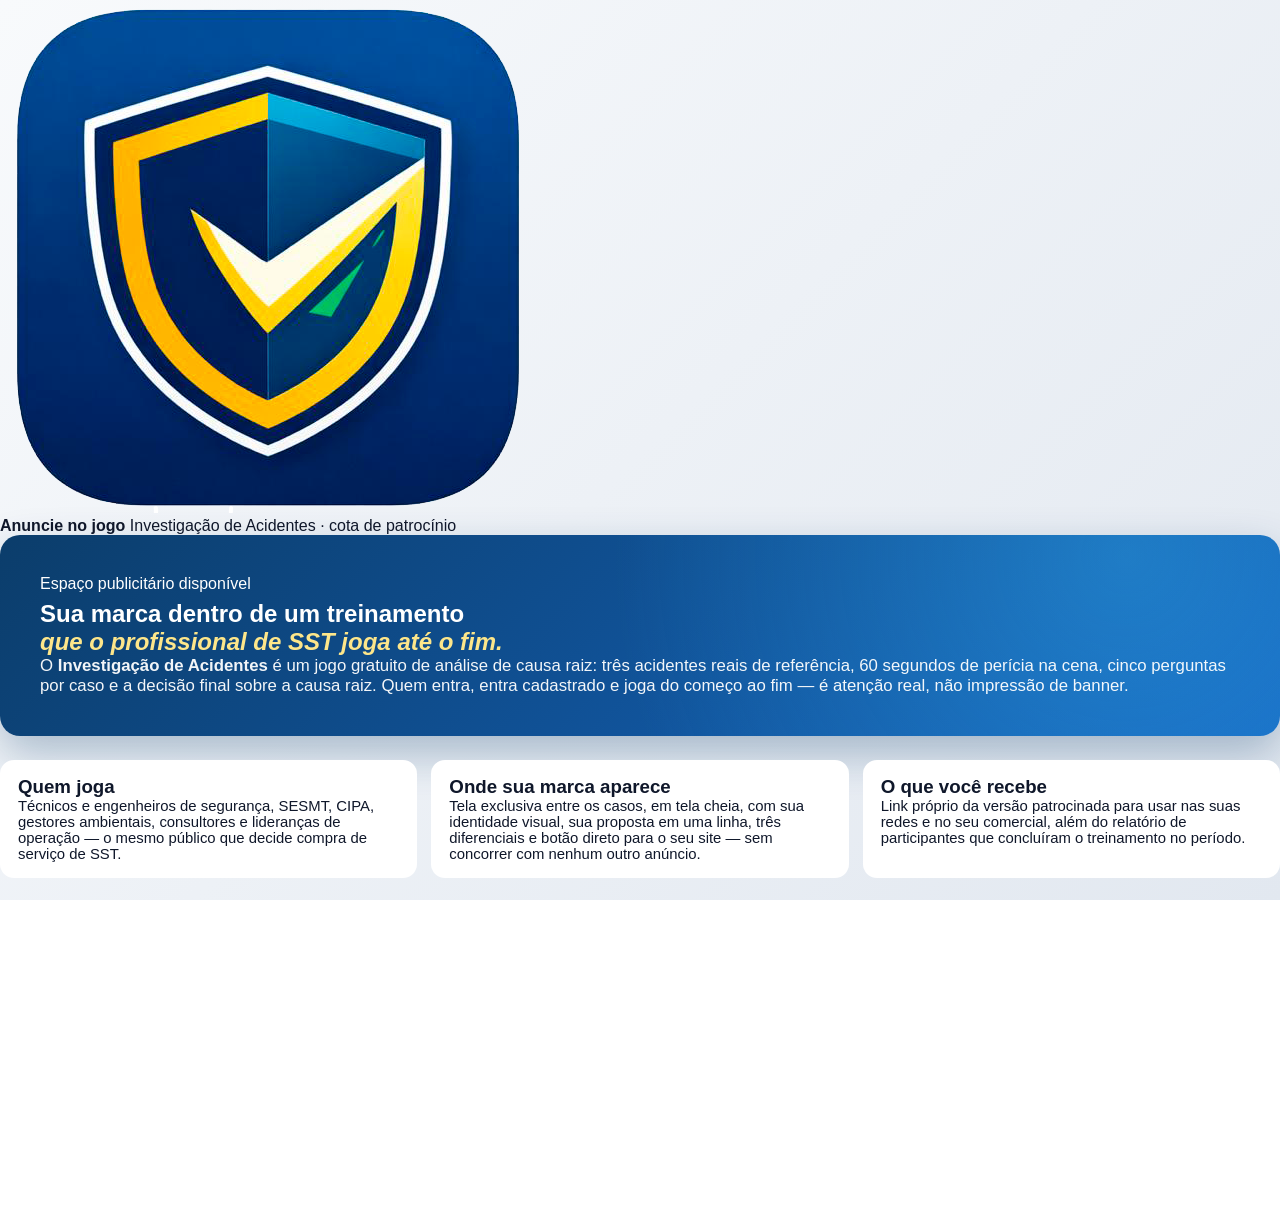
==== anuncie.html @ 1dc8dd9f "Adequacao ao padrao Hora da Seguranca - cadastro do jogador com envio a planilha unica (Inscricao e " ====
<!DOCTYPE html>
<html lang="pt-BR">
<head>
<meta charset="UTF-8">
<meta name="viewport" content="width=device-width, initial-scale=1.0, viewport-fit=cover">
<meta name="theme-color" content="#0b3d6b">
<meta name="description" content="Patrocine o jogo Investigação de Acidentes e coloque sua marca na frente de profissionais de SST em todo o Brasil.">
<title>Anuncie no jogo Investigação de Acidentes | Hora da Segurança</title>
<link rel="icon" href="logo.png">
<link rel="stylesheet" href="style.css?v=2">
<style>
  .an-hero {
    background: radial-gradient(circle at 88% 10%, #38bdf855, transparent 45%),
                linear-gradient(135deg, #0b3d6b, #1565c0);
    color: #fff;
    border-radius: 20px;
    padding: clamp(22px, 5vw, 40px);
    box-shadow: 0 18px 44px rgba(11, 61, 107, .3);
  }
  .an-hero h1 { color: #fff; margin-top: .3em; }
  .an-hero h1 em { color: #fde68a; }
  .an-hero p { font-size: clamp(.92rem, 2.7vw, 1.05rem); opacity: .95; }
  .an-grid { display: grid; gap: 14px; grid-template-columns: 1fr; margin: 24px 0; }
  @media (min-width: 780px) { .an-grid { grid-template-columns: repeat(3, 1fr); } }
  .an-item { background: #fff; border: 1px solid var(--borda); border-radius: 14px; padding: 16px 18px; box-shadow: var(--sombra); }
  .an-item h3 { color: var(--azul); }
  .an-item p { font-size: clamp(.84rem, 2.4vw, .93rem); color: var(--cinza); margin: 0; }
  .an-lista { list-style: none; padding: 0; display: grid; gap: 10px; }
  .an-lista li {
    background: var(--azul-suave); border-radius: 12px; padding: 12px 15px;
    font-size: clamp(.85rem, 2.4vw, .94rem); color: var(--azul); font-weight: 600;
  }
  .an-contato { display: flex; flex-wrap: wrap; gap: 10px; margin-top: 16px; }
  .an-contato .btn { flex: 1 1 220px; }
  .btn-zap { background: #16a34a; color: #fff; }
</style>
</head>
<body>

<header class="topo">
  <div class="topo-marca">
    <img src="logo.png" alt="Hora da Segurança" class="topo-logo">
    <div>
      <strong>Anuncie no jogo</strong>
      <span>Investigação de Acidentes · cota de patrocínio</span>
    </div>
  </div>
</header>

<main id="palco">
  <section class="an-hero">
    <span class="selo">Espaço publicitário disponível</span>
    <h1>Sua marca dentro de um treinamento<br><em>que o profissional de SST joga até o fim.</em></h1>
    <p>
      O <strong>Investigação de Acidentes</strong> é um jogo gratuito de análise de causa raiz: três acidentes reais
      de referência, 60 segundos de perícia na cena, cinco perguntas por caso e a decisão final sobre a causa raiz.
      Quem entra, entra cadastrado e joga do começo ao fim — é atenção real, não impressão de banner.
    </p>
  </section>

  <div class="an-grid">
    <div class="an-item">
      <h3>Quem joga</h3>
      <p>Técnicos e engenheiros de segurança, SESMT, CIPA, gestores ambientais, consultores e lideranças
         de operação — o mesmo público que decide compra de serviço de SST.</p>
    </div>
    <div class="an-item">
      <h3>Onde sua marca aparece</h3>
      <p>Tela exclusiva entre os casos, em tela cheia, com sua identidade visual, sua proposta em uma linha,
         três diferenciais e botão direto para o seu site — sem concorrer com nenhum outro anúncio.</p>
    </div>
    <div class="an-item">
      <h3>O que você recebe</h3>
      <p>Link próprio da versão patrocinada para usar nas suas redes e no seu comercial, além do relatório
         de participantes que concluíram o treinamento no período.</p>
    </div>
  </div>

  <div class="cartao cartao-largo">
    <span class="etiqueta">Como funciona a cota</span>
    <h2>Simples, sem intermediário e sem taxa de plataforma</h2>
    <ul class="an-lista">
      <li>1 · Você envia logotipo, cores e a frase que quer comunicar.</li>
      <li>2 · Montamos a tela de patrocínio e enviamos para sua aprovação em até 3 dias úteis.</li>
      <li>3 · Publicamos no jogo e você recebe o link da sua versão para divulgar.</li>
      <li>4 · Enquanto o logotipo oficial não chega, usamos uma marca tipográfica provisória — trocada assim que você aprovar.</li>
    </ul>
    <p class="nota">
      As marcas exibidas hoje no jogo são fictícias, de demonstração. Nenhuma empresa real é apresentada como
      patrocinadora sem contrato.
    </p>

    <div class="an-contato">
      <a class="btn btn-principal" href="mailto:hseg.flow@horadaseguranca.com?subject=Patroc%C3%ADnio%20no%20jogo%20Investiga%C3%A7%C3%A3o%20de%20Acidentes">
        Falar por e-mail
      </a>
      <a class="btn btn-zap" href="https://wa.me/5564984463639?text=Ol%C3%A1%2C%20quero%20saber%20sobre%20o%20patroc%C3%ADnio%20no%20jogo%20Investiga%C3%A7%C3%A3o%20de%20Acidentes"
         target="_blank" rel="noopener noreferrer">
        Falar no WhatsApp
      </a>
      <a class="btn btn-secundario" href="index.html">Ver o jogo</a>
    </div>
  </div>
</main>

<footer class="rodape">
  <a href="https://www.horadaseguranca.com" target="_blank" rel="noopener noreferrer">www.horadaseguranca.com</a>
  <span>·</span>
  <span>Plínio Gomes · (64) 98446-3639</span>
  <span>·</span>
  <span>hseg.flow@horadaseguranca.com</span>
</footer>

</body>
</html>
---- style.css ----
:root {
  --bg-gradient: linear-gradient(135deg, #f8fafc 0%, #e2e8f0 100%);
  --card-bg: rgba(255, 255, 255, 0.92);
  --card-border: #cbd5e1;
  --text-main: #0f172a;
  --text-muted: #475569;

  --color-sst: #0284c7;
  --color-saude: #16a34a;
  --color-ma: #d97706;
  --color-danger: #dc2626;
  --color-success: #16a34a;

  --font-heading: 'Outfit', sans-serif;
  --font-body: 'Inter', sans-serif;
}

* {
  box-sizing: border-box;
  margin: 0;
  padding: 0;
  user-select: none;
  -webkit-user-select: none;
  touch-action: manipulation;
}

html, body {
  width: 100vw;
  height: 100vh;
  overflow: hidden;
  background: var(--bg-gradient);
  color: var(--text-main);
  font-family: var(--font-body);
}

#app-container {
  display: flex;
  flex-direction: column;
  align-items: center;
  justify-content: space-between;
  width: 100%;
  height: 100vh;
  padding: 10px 14px;
  max-width: 900px;
  margin: 0 auto;
}

/* Glass Panels */
.glass-header {
  width: 100%;
  height: 54px;
  background: rgba(255, 255, 255, 0.85);
  backdrop-filter: blur(10px);
  -webkit-backdrop-filter: blur(10px);
  border: 1px solid var(--card-border);
  border-radius: 16px;
  display: flex;
  align-items: center;
  justify-content: space-between;
  padding: 0 16px;
  box-shadow: 0 4px 12px rgba(15, 23, 42, 0.05);
}

.glass-card {
  background: var(--card-bg);
  border: 1px solid var(--card-border);
  border-radius: 18px;
  box-shadow: 0 4px 16px rgba(15, 23, 42, 0.06);
}

.glass-card-heavy {
  background: #ffffff;
  border: 1px solid #cbd5e1;
  border-radius: 24px;
  box-shadow: 0 20px 50px rgba(15, 23, 42, 0.15);
}

/* HUD Components */
.hud-left, .hud-center, .hud-right {
  display: flex;
  align-items: center;
  gap: 12px;
}

.app-logo {
  font-family: var(--font-heading);
  font-weight: 800;
  font-size: 1.1rem;
  color: #0f172a;
}

.badge-cat {
  padding: 4px 12px;
  border-radius: 20px;
  font-family: var(--font-heading);
  font-weight: 700;
  font-size: 0.8rem;
  color: #fff;
}

.badge-cat.sst { background: var(--color-sst); }
.badge-cat.saude { background: var(--color-saude); }
.badge-cat.ma { background: var(--color-ma); }

.stat-pill {
  display: flex;
  align-items: center;
  gap: 6px;
  background: #f1f5f9;
  padding: 4px 12px;
  border-radius: 20px;
  font-size: 0.88rem;
  border: 1px solid #e2e8f0;
}

.pill-label {
  color: var(--text-muted);
  font-weight: 600;
}

.pill-val {
  font-family: var(--font-heading);
  font-weight: 800;
  color: #0f172a;
}

.icon-btn {
  background: #f1f5f9;
  border: 1px solid #cbd5e1;
  width: 36px;
  height: 36px;
  border-radius: 10px;
  cursor: pointer;
  display: flex;
  align-items: center;
  justify-content: center;
  font-size: 1rem;
  transition: all 0.2s ease;
}

.icon-btn:hover {
  background: #e2e8f0;
  transform: translateY(-2px);
}

/* Main Layout */
#game-main {
  flex: 1;
  width: 100%;
  display: flex;
  flex-direction: column;
  gap: 10px;
  margin: 8px 0;
}

.game-stage {
  display: grid;
  grid-template-columns: 280px 1fr;
  gap: 12px;
  align-items: stretch;
}

/* Gallows Canvas Card */
.canvas-card {
  position: relative;
  display: flex;
  align-items: center;
  justify-content: center;
  padding: 10px;
  background: #ffffff;
}

.error-badge {
  position: absolute;
  top: 10px;
  left: 12px;
  background: #fef2f2;
  border: 1px solid #fecaca;
  color: var(--color-danger);
  font-family: var(--font-heading);
  font-weight: 800;
  font-size: 0.82rem;
  padding: 3px 10px;
  border-radius: 12px;
}

#gallows-canvas {
  width: 100%;
  height: 100%;
  max-height: 240px;
  display: block;
}

/* Clue Question Card */
.clue-card {
  padding: 16px;
  display: flex;
  flex-direction: column;
  justify-content: space-between;
  background: #ffffff;
}

.clue-header {
  display: flex;
  align-items: center;
  gap: 8px;
  color: var(--color-sst);
}

.clue-header h3 {
  font-family: var(--font-heading);
  font-size: 1.05rem;
  font-weight: 800;
}

.clue-question {
  font-size: 0.98rem;
  line-height: 1.45;
  color: #1e293b;
  font-weight: 500;
  margin: 10px 0;
}

/* Word Slots */
.word-slots {
  display: flex;
  flex-wrap: wrap;
  gap: 8px;
  align-items: center;
  justify-content: center;
  min-height: 54px;
  padding: 8px;
  background: #f8fafc;
  border-radius: 12px;
  border: 1px dashed #cbd5e1;
}

.letter-slot {
  width: 36px;
  height: 44px;
  background: #ffffff;
  border: 2px solid #cbd5e1;
  border-radius: 8px;
  display: flex;
  align-items: center;
  justify-content: center;
  font-family: var(--font-heading);
  font-weight: 800;
  font-size: 1.3rem;
  color: #0f172a;
  box-shadow: 0 2px 4px rgba(0, 0, 0, 0.04);
  transition: all 0.2s ease;
}

.letter-slot.filled {
  border-color: var(--color-sst);
  background: #f0f9ff;
  color: var(--color-sst);
  animation: pop-slot 0.25s ease;
}

.letter-space {
  width: 14px;
}

@keyframes pop-slot {
  0% { transform: scale(0.8); }
  50% { transform: scale(1.15); }
  100% { transform: scale(1); }
}

/* Virtual Keyboard Section */
.keyboard-section {
  padding: 12px;
  background: #ffffff;
}

.keyboard-grid {
  display: grid;
  grid-template-columns: repeat(13, 1fr);
  gap: 6px;
}

.key-btn {
  height: 44px;
  background: #f1f5f9;
  border: 1px solid #cbd5e1;
  border-radius: 10px;
  font-family: var(--font-heading);
  font-weight: 800;
  font-size: 1.1rem;
  color: #0f172a;
  cursor: pointer;
  display: flex;
  align-items: center;
  justify-content: center;
  transition: all 0.15s ease;
}

.key-btn:hover:not(:disabled) {
  background: #e2e8f0;
  transform: translateY(-2px);
}

.key-btn:disabled {
  opacity: 0.4;
  cursor: not-allowed;
}

.key-btn.correct {
  background: #dcfce7;
  border-color: #86efac;
  color: #15803d;
}

.key-btn.wrong {
  background: #fee2e2;
  border-color: #fca5a5;
  color: #b91c1c;
}

/* Modals */
.overlay-modal {
  position: absolute;
  top: 0;
  left: 0;
  width: 100%;
  height: 100%;
  display: flex;
  align-items: center;
  justify-content: center;
  padding: 16px;
  z-index: 100;
  background: rgba(15, 23, 42, 0.6);
  backdrop-filter: blur(8px);
  -webkit-backdrop-filter: blur(8px);
  transition: opacity 0.3s ease, visibility 0.3s ease;
}

.overlay-modal.hidden {
  opacity: 0;
  visibility: hidden;
  pointer-events: none;
}

.overlay-modal.active {
  opacity: 1;
  visibility: visible;
}

.modal-card {
  width: 100%;
  max-width: 540px;
  max-height: 94vh;
  overflow-y: auto;
  padding: 24px;
  display: flex;
  flex-direction: column;
  gap: 16px;
}

.modal-card.center-menu {
  text-align: center;
  align-items: center;
}

.modal-badge-status {
  align-self: flex-start;
  padding: 5px 14px;
  border-radius: 20px;
  font-family: var(--font-heading);
  font-weight: 800;
  font-size: 0.82rem;
}

.modal-badge-status.danger {
  background: #fef2f2;
  color: var(--color-danger);
  border: 1px solid #fecaca;
}

.modal-badge-status.success {
  background: #f0fdf4;
  color: var(--color-success);
  border: 1px solid #bbf7d0;
}

.modal-card h2 {
  font-family: var(--font-heading);
  font-size: 1.6rem;
  font-weight: 800;
  color: #0f172a;
}

.explanation-content {
  display: flex;
  flex-direction: column;
  gap: 14px;
  text-align: left;
}

.exp-section {
  background: #f8fafc;
  border: 1px solid #e2e8f0;
  padding: 12px 14px;
  border-radius: 14px;
}

.exp-section h4 {
  font-family: var(--font-heading);
  font-size: 0.95rem;
  font-weight: 700;
  color: #0f172a;
  margin-bottom: 4px;
}

.exp-section p {
  font-size: 0.88rem;
  color: var(--text-muted);
  line-height: 1.45;
}

.correct-word-box {
  background: #f0f9ff;
  border-color: #bae6fd;
  display: flex;
  align-items: center;
  gap: 10px;
}

.exp-label {
  font-size: 0.88rem;
  color: var(--text-muted);
  font-weight: 600;
}

.highlight-word {
  font-family: var(--font-heading);
  font-size: 1.2rem;
  font-weight: 900;
  color: var(--color-sst);
  letter-spacing: 1px;
}

.btn-primary {
  background: linear-gradient(135deg, #16a34a, #15803d);
  color: #fff;
  border: none;
  font-family: var(--font-heading);
  font-weight: 800;
  font-size: 1.1rem;
  padding: 14px 28px;
  border-radius: 14px;
  cursor: pointer;
  width: 100%;
  box-shadow: 0 4px 16px rgba(22, 163, 74, 0.3);
  transition: all 0.2s ease;
}

.btn-primary:hover {
  transform: translateY(-2px);
  box-shadow: 0 8px 20px rgba(22, 163, 74, 0.4);
}

.menu-header .hero-icon {
  font-size: 3rem;
  display: block;
  margin-bottom: 6px;
}

.menu-header h1 {
  font-family: var(--font-heading);
  font-size: 2.2rem;
  font-weight: 900;
  color: #0f172a;
}

.menu-header .subtitle {
  color: var(--text-muted);
  font-size: 0.95rem;
}

.menu-intro-box {
  background: #f8fafc;
  border: 1px solid #e2e8f0;
  border-radius: 16px;
  padding: 16px;
  text-align: left;
  width: 100%;
}

.menu-intro-box h3 {
  font-family: var(--font-heading);
  font-size: 1.05rem;
  margin-bottom: 10px;
  color: #0f172a;
}

.menu-intro-box ul {
  list-style: none;
  display: flex;
  flex-direction: column;
  gap: 10px;
}

.menu-intro-box li {
  font-size: 0.88rem;
  color: var(--text-muted);
  line-height: 1.4;
}

/* Media Queries for Mobile Responsiveness */
@media (max-width: 680px) {
  .game-stage {
    grid-template-columns: 1fr;
  }
  .canvas-card {
    max-height: 180px;
  }
  #gallows-canvas {
    max-height: 160px;
  }
  .keyboard-grid {
    grid-template-columns: repeat(7, 1fr);
  }
  .key-btn {
    height: 40px;
    font-size: 1rem;
  }
  .letter-slot {
    width: 30px;
    height: 38px;
    font-size: 1.1rem;
  }
}
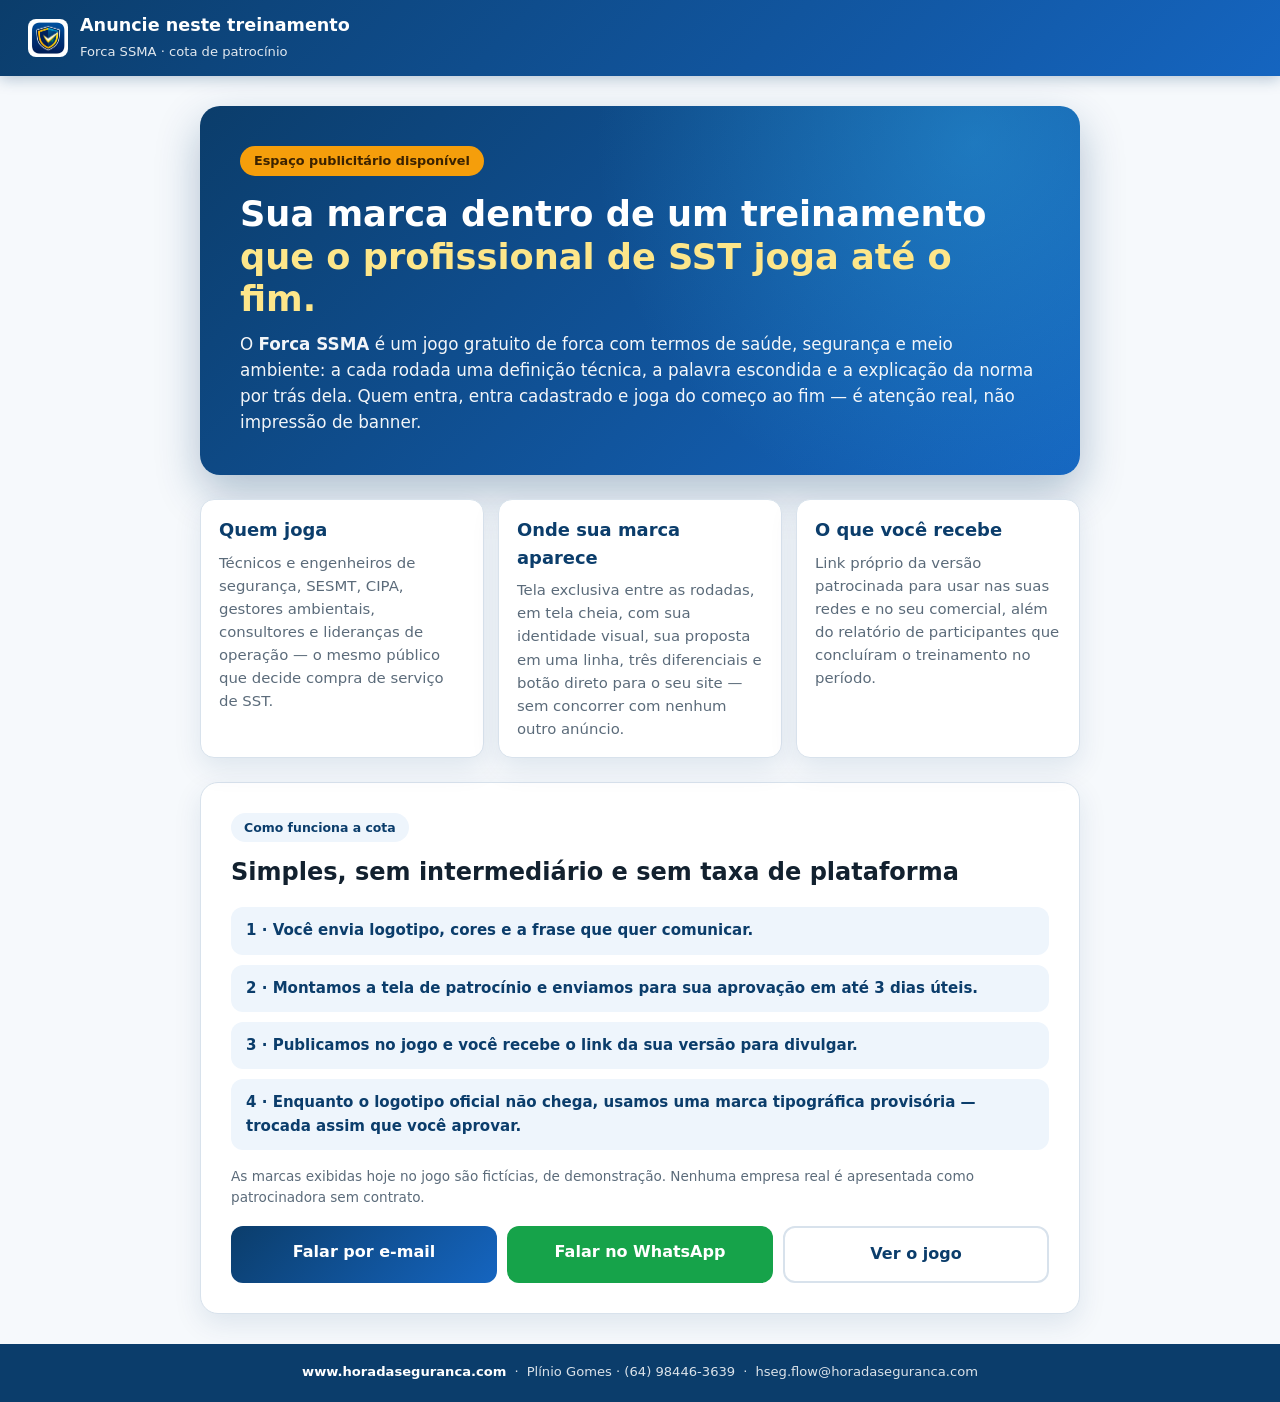
==== commit d6c33459: "Corrige a pagina Anuncie de cada jogo A pagina tinha sido copiada do jogo de Investigacao de Acident" ====
--- a/anuncie.html
+++ b/anuncie.html
@@ -4,82 +4,121 @@
 <meta charset="UTF-8">
 <meta name="viewport" content="width=device-width, initial-scale=1.0, viewport-fit=cover">
 <meta name="theme-color" content="#0b3d6b">
-<meta name="description" content="Patrocine o jogo Investigação de Acidentes e coloque sua marca na frente de profissionais de SST em todo o Brasil.">
-<title>Anuncie no jogo Investigação de Acidentes | Hora da Segurança</title>
+<meta name="description" content="Patrocine o Forca SSMA e coloque sua marca na frente de profissionais de segurança do trabalho em todo o Brasil.">
+<title>Anuncie no Forca SSMA | Hora da Segurança</title>
 <link rel="icon" href="logo.png">
-<link rel="stylesheet" href="style.css?v=2">
 <style>
-  .an-hero {
+  /* Página independente do CSS do jogo: nada aqui depende de style.css */
+  :root {
+    --azul: #0b3d6b; --azul-claro: #1565c0; --azul-suave: #eef5fc;
+    --ambar: #f59e0b; --tinta: #12212f; --cinza: #5b6b7a; --borda: #d8e2ec;
+    --sombra: 0 10px 28px rgba(11, 61, 107, .1);
+  }
+  * { box-sizing: border-box; }
+  body {
+    margin: 0; background: #f6f9fc; color: var(--tinta);
+    font-family: "Segoe UI", system-ui, -apple-system, Roboto, Arial, sans-serif;
+    line-height: 1.55;
+  }
+  .topo {
+    display: flex; align-items: center; gap: 12px;
+    padding: 12px clamp(14px, 4vw, 28px);
+    padding-top: calc(12px + env(safe-area-inset-top));
+    background: linear-gradient(135deg, var(--azul), var(--azul-claro));
+    color: #fff; box-shadow: 0 3px 14px rgba(11, 61, 107, .28);
+  }
+  .topo img { width: 40px; height: auto; border-radius: 8px; background: #fff; padding: 3px; }
+  .topo strong { display: block; font-size: clamp(.95rem, 2.6vw, 1.1rem); }
+  .topo span { font-size: clamp(.7rem, 2vw, .82rem); opacity: .88; }
+  main { max-width: 940px; margin: 0 auto; padding: clamp(16px, 4vw, 30px); }
+  .hero {
     background: radial-gradient(circle at 88% 10%, #38bdf855, transparent 45%),
                 linear-gradient(135deg, #0b3d6b, #1565c0);
-    color: #fff;
-    border-radius: 20px;
-    padding: clamp(22px, 5vw, 40px);
+    color: #fff; border-radius: 20px; padding: clamp(22px, 5vw, 40px);
     box-shadow: 0 18px 44px rgba(11, 61, 107, .3);
   }
-  .an-hero h1 { color: #fff; margin-top: .3em; }
-  .an-hero h1 em { color: #fde68a; }
-  .an-hero p { font-size: clamp(.92rem, 2.7vw, 1.05rem); opacity: .95; }
-  .an-grid { display: grid; gap: 14px; grid-template-columns: 1fr; margin: 24px 0; }
-  @media (min-width: 780px) { .an-grid { grid-template-columns: repeat(3, 1fr); } }
-  .an-item { background: #fff; border: 1px solid var(--borda); border-radius: 14px; padding: 16px 18px; box-shadow: var(--sombra); }
-  .an-item h3 { color: var(--azul); }
-  .an-item p { font-size: clamp(.84rem, 2.4vw, .93rem); color: var(--cinza); margin: 0; }
-  .an-lista { list-style: none; padding: 0; display: grid; gap: 10px; }
-  .an-lista li {
+  .selo {
+    display: inline-block; background: var(--ambar); color: #3b2200;
+    border-radius: 999px; padding: 5px 14px; font-size: clamp(.7rem, 2vw, .8rem); font-weight: 700;
+  }
+  .hero h1 { color: #fff; font-size: clamp(1.4rem, 5vw, 2.2rem); margin: .5em 0 .3em; line-height: 1.2; }
+  .hero h1 em { color: #fde68a; font-style: normal; }
+  .hero p { font-size: clamp(.92rem, 2.7vw, 1.05rem); opacity: .95; margin: 0; }
+  .grade { display: grid; gap: 14px; grid-template-columns: 1fr; margin: 24px 0; }
+  @media (min-width: 780px) { .grade { grid-template-columns: repeat(3, 1fr); } }
+  .item { background: #fff; border: 1px solid var(--borda); border-radius: 14px; padding: 16px 18px; box-shadow: var(--sombra); }
+  .item h3 { color: var(--azul); margin: 0 0 8px; font-size: clamp(1rem, 3vw, 1.12rem); }
+  .item p { font-size: clamp(.84rem, 2.4vw, .93rem); color: var(--cinza); margin: 0; }
+  .cartao { background: #fff; border: 1px solid var(--borda); border-radius: 18px; padding: clamp(18px, 4vw, 30px); box-shadow: var(--sombra); }
+  .etiqueta {
+    display: inline-block; background: var(--azul-suave); color: var(--azul);
+    border-radius: 999px; padding: 5px 13px; font-size: .78rem; font-weight: 700;
+  }
+  .cartao h2 { font-size: clamp(1.15rem, 3.6vw, 1.5rem); margin: 12px 0 16px; }
+  .lista { list-style: none; padding: 0; display: grid; gap: 10px; margin: 0 0 16px; }
+  .lista li {
     background: var(--azul-suave); border-radius: 12px; padding: 12px 15px;
     font-size: clamp(.85rem, 2.4vw, .94rem); color: var(--azul); font-weight: 600;
   }
-  .an-contato { display: flex; flex-wrap: wrap; gap: 10px; margin-top: 16px; }
-  .an-contato .btn { flex: 1 1 220px; }
+  .nota { font-size: clamp(.76rem, 2.1vw, .85rem); color: var(--cinza); }
+  .contato { display: flex; flex-wrap: wrap; gap: 10px; margin-top: 18px; }
+  .btn {
+    flex: 1 1 220px; display: block; text-align: center; text-decoration: none;
+    border-radius: 12px; padding: 14px 20px; font-weight: 700;
+    font-size: clamp(.9rem, 2.5vw, 1rem);
+  }
+  .btn-principal { background: linear-gradient(135deg, var(--azul), var(--azul-claro)); color: #fff; }
   .btn-zap { background: #16a34a; color: #fff; }
+  .btn-secundario { background: #fff; color: var(--azul); border: 2px solid var(--borda); }
+  .rodape {
+    display: flex; flex-wrap: wrap; gap: 8px; justify-content: center;
+    padding: 18px 14px calc(20px + env(safe-area-inset-bottom));
+    background: var(--azul); color: rgba(255, 255, 255, .85); font-size: clamp(.72rem, 2vw, .82rem);
+  }
+  .rodape a { color: #fff; font-weight: 600; text-decoration: none; }
+  @media (prefers-reduced-motion: reduce) { * { animation: none !important; transition: none !important; } }
 </style>
 </head>
 <body>
 
 <header class="topo">
-  <div class="topo-marca">
-    <img src="logo.png" alt="Hora da Segurança" class="topo-logo">
-    <div>
-      <strong>Anuncie no jogo</strong>
-      <span>Investigação de Acidentes · cota de patrocínio</span>
-    </div>
+  <img src="logo.png" alt="Hora da Segurança">
+  <div>
+    <strong>Anuncie neste treinamento</strong>
+    <span>Forca SSMA · cota de patrocínio</span>
   </div>
 </header>
 
-<main id="palco">
-  <section class="an-hero">
+<main>
+  <section class="hero">
     <span class="selo">Espaço publicitário disponível</span>
     <h1>Sua marca dentro de um treinamento<br><em>que o profissional de SST joga até o fim.</em></h1>
     <p>
-      O <strong>Investigação de Acidentes</strong> é um jogo gratuito de análise de causa raiz: três acidentes reais
-      de referência, 60 segundos de perícia na cena, cinco perguntas por caso e a decisão final sobre a causa raiz.
-      Quem entra, entra cadastrado e joga do começo ao fim — é atenção real, não impressão de banner.
+      O <strong>Forca SSMA</strong> é um jogo gratuito de forca com termos de saúde, segurança e meio ambiente: a cada rodada uma definição técnica, a palavra escondida e a explicação da norma por trás dela. Quem entra, entra cadastrado e joga do começo ao fim — é atenção real, não impressão de banner.
     </p>
   </section>
 
-  <div class="an-grid">
-    <div class="an-item">
+  <div class="grade">
+    <div class="item">
       <h3>Quem joga</h3>
       <p>Técnicos e engenheiros de segurança, SESMT, CIPA, gestores ambientais, consultores e lideranças
          de operação — o mesmo público que decide compra de serviço de SST.</p>
     </div>
-    <div class="an-item">
+    <div class="item">
       <h3>Onde sua marca aparece</h3>
-      <p>Tela exclusiva entre os casos, em tela cheia, com sua identidade visual, sua proposta em uma linha,
-         três diferenciais e botão direto para o seu site — sem concorrer com nenhum outro anúncio.</p>
+      <p>Tela exclusiva entre as rodadas, em tela cheia, com sua identidade visual, sua proposta em uma linha, três diferenciais e botão direto para o seu site — sem concorrer com nenhum outro anúncio.</p>
     </div>
-    <div class="an-item">
+    <div class="item">
       <h3>O que você recebe</h3>
       <p>Link próprio da versão patrocinada para usar nas suas redes e no seu comercial, além do relatório
          de participantes que concluíram o treinamento no período.</p>
     </div>
   </div>
 
-  <div class="cartao cartao-largo">
+  <div class="cartao">
     <span class="etiqueta">Como funciona a cota</span>
     <h2>Simples, sem intermediário e sem taxa de plataforma</h2>
-    <ul class="an-lista">
+    <ul class="lista">
       <li>1 · Você envia logotipo, cores e a frase que quer comunicar.</li>
       <li>2 · Montamos a tela de patrocínio e enviamos para sua aprovação em até 3 dias úteis.</li>
       <li>3 · Publicamos no jogo e você recebe o link da sua versão para divulgar.</li>
@@ -90,11 +129,11 @@
       patrocinadora sem contrato.
     </p>
 
-    <div class="an-contato">
-      <a class="btn btn-principal" href="mailto:hseg.flow@horadaseguranca.com?subject=Patroc%C3%ADnio%20no%20jogo%20Investiga%C3%A7%C3%A3o%20de%20Acidentes">
+    <div class="contato">
+      <a class="btn btn-principal" href="mailto:hseg.flow@horadaseguranca.com?subject=Patroc%C3%ADnio%20no%20Forca%20SSMA">
         Falar por e-mail
       </a>
-      <a class="btn btn-zap" href="https://wa.me/5564984463639?text=Ol%C3%A1%2C%20quero%20saber%20sobre%20o%20patroc%C3%ADnio%20no%20jogo%20Investiga%C3%A7%C3%A3o%20de%20Acidentes"
+      <a class="btn btn-zap" href="https://wa.me/5564984463639?text=Ol%C3%A1%2C%20quero%20saber%20sobre%20o%20patroc%C3%ADnio%20no%20Forca%20SSMA"
          target="_blank" rel="noopener noreferrer">
         Falar no WhatsApp
       </a>
